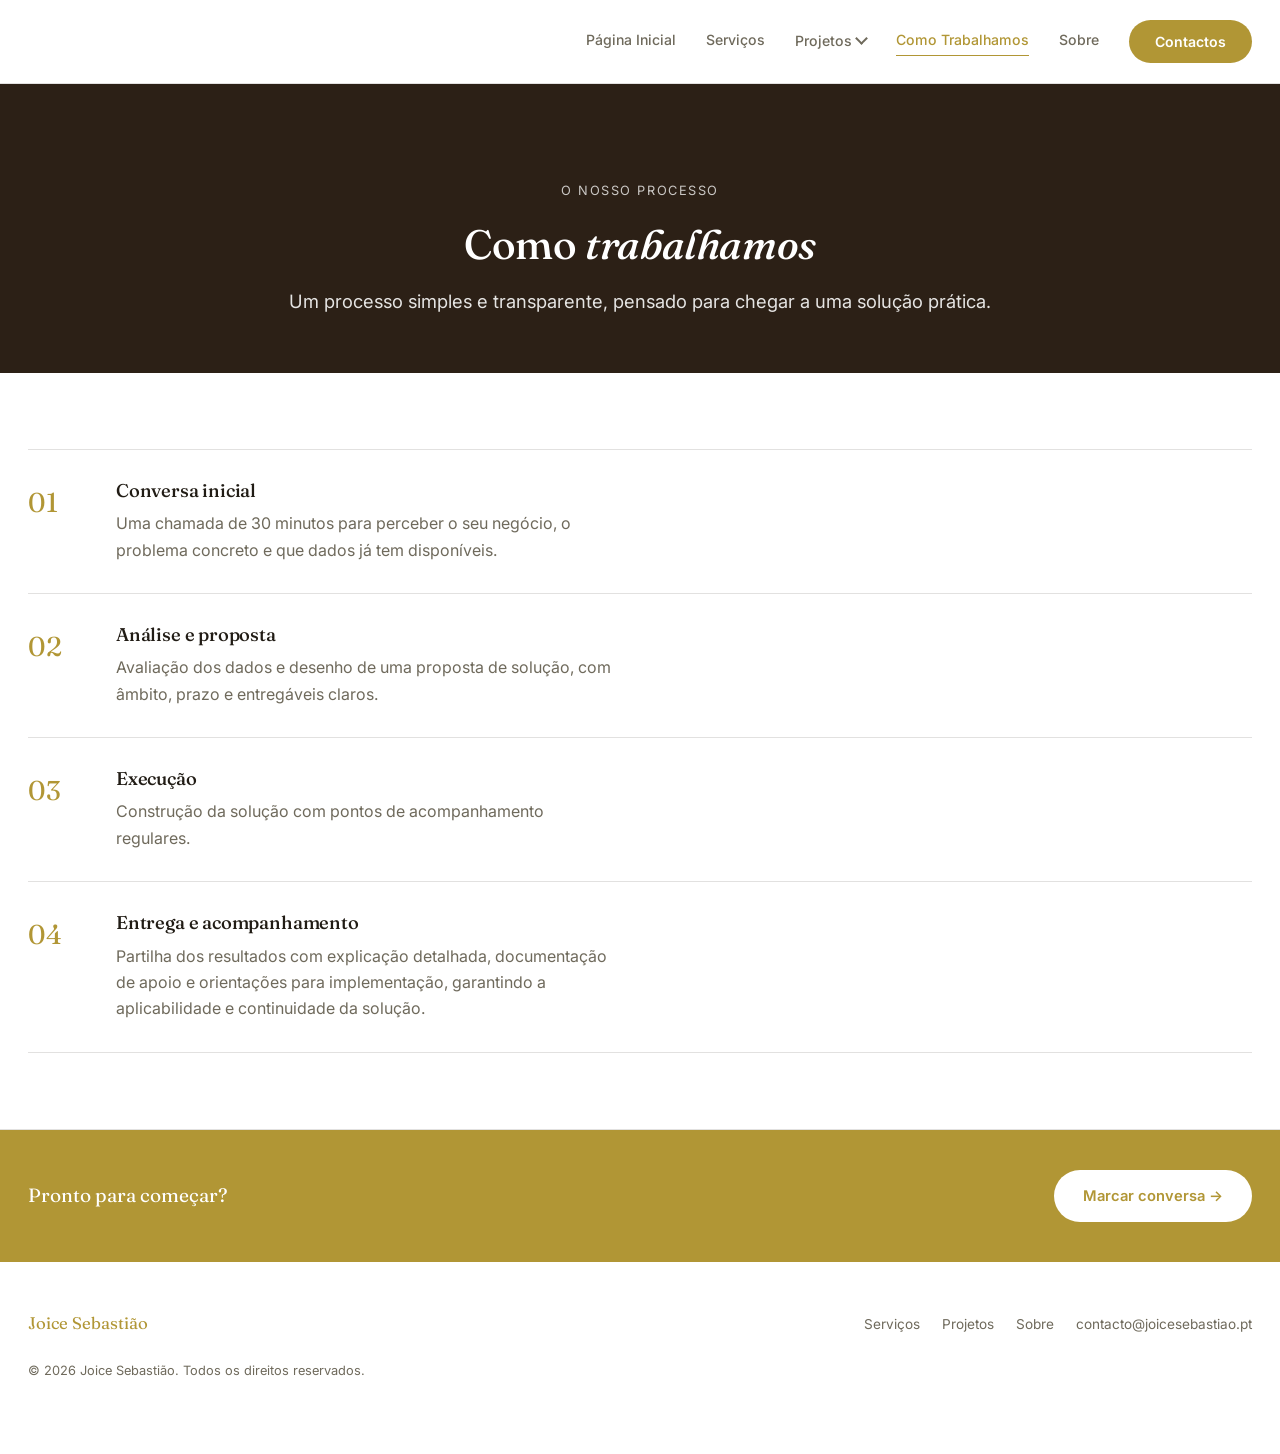
==== como-trabalhamos.html @ 678a0b49 "Details" ====
<!DOCTYPE html>
<html lang="pt">
<head>
<meta charset="UTF-8">
<meta name="viewport" content="width=device-width, initial-scale=1.0">
<title>Como Trabalhamos | Joice Sebastião</title>
<link rel="stylesheet" href="css/style.css?v=49">
</head>
<body>

<div class="navbar-wrap">
  <div class="navbar-shell">
    <nav class="navbar">
      <button class="navbar__toggle" aria-label="Abrir menu">&#9776;</button>
      <ul class="navbar__links">
        <li><a href="index.html">Página Inicial</a></li>
        <li><a href="servicos.html">Serviços</a></li>
        <li class="has-dropdown">
          <a href="projetos.html">Projetos</a>
          <ul class="dropdown">
            <li><a href="projetos/segmentacao-centro-comercial.html">Clustering de Clientes</a></li>
            <li><a href="projetos/classificação-de-risco-banca.html">Classificação de Risco de Crédito</a></li>
            <li><a href="projetos/previsao-vendas-rossmann.html">Previsão de Vendas</a></li>
          </ul>
        </li>
        <li><a href="como-trabalhamos.html" class="is-active">Como Trabalhamos</a></li>
        <li><a href="sobre.html">Sobre</a></li>
        <li><a href="contactos.html" class="navbar__cta">Contactos</a></li>
      </ul>
    </nav>
  </div>
</div>

<header class="hero" style="padding-bottom:56px;">
  <div class="container">
    <span class="hero__eyebrow">O Nosso Processo</span>
    <h1>Como <em>trabalhamos</em></h1>
    <p class="hero__lead">Um processo simples e transparente, pensado para chegar a uma solução prática. </p>
  </div>
</header>

<section class="section">
  <div class="container">
    <div class="steps">
      <div class="step">
        <span class="step__number">01</span>
        <div>
          <h3>Conversa inicial</h3>
          <p>Uma chamada de 30 minutos para perceber o seu negócio, o problema concreto e que dados já tem disponíveis.</p>
        </div>
      </div>
      <div class="step">
        <span class="step__number">02</span>
        <div>
          <h3>Análise e proposta</h3>
          <p>Avaliação dos dados e desenho de uma proposta de solução, com âmbito, prazo e entregáveis claros.</p>
        </div>
      </div>
      <div class="step">
        <span class="step__number">03</span>
        <div>
          <h3>Execução</h3>
          <p>Construção da solução com pontos de acompanhamento regulares.</p>
        </div>
      </div>
      <div class="step">
        <span class="step__number">04</span>
        <div>
          <h3>Entrega e acompanhamento</h3>
          <p><p>
  Partilha dos resultados com explicação detalhada, documentação de apoio e orientações
  para implementação, garantindo a aplicabilidade e continuidade da solução.</p>
        </div>
      </div>
    </div>
  </div>
</section>

<section class="cta-banner">
  <div class="container cta-banner__inner">
    <p>Pronto para começar?</p>
    <a href="contactos.html" class="btn btn-light">Marcar conversa &rarr;</a>
  </div>
</section>

<footer class="footer">
  <div class="container">
    <div class="footer__row">
      <span class="footer__brand">Joice Sebastião</span>
      <div class="footer__links">
        <a href="servicos.html">Serviços</a>
        <a href="projetos.html">Projetos</a>
        <a href="sobre.html">Sobre</a>
        <a href="mailto:contacto@joicesebastiao.pt">contacto@joicesebastiao.pt</a>
      </div>
    </div>
    <p class="footer__meta">&copy; 2026 Joice Sebastião. Todos os direitos reservados.</p>
  </div>
</footer>

<script src="js/script.js?v=15"></script>
</body>
</html>
---- css/style.css ----
@charset "UTF-8";
@import url('https://fonts.googleapis.com/css2?family=Fraunces:opsz,wght@9..144,400;9..144,500;9..144,600&family=Inter:wght@400;500;600;800&family=Lora:ital,wght@0,500;0,600;0,700;1,500&display=swap');

:root {
  --color-primary:  #b19635;
  --color-primary-dark: #b19635;
  --color-sage: #c3cfa0;
  --color-blue: #2c2016;
  --color-olive: #3e4a2e;
  --bg: #ffffff;
  --text: #211c15;
  --text-muted: #6f6a5c;
  --on-primary: #ffffff;
  --line: rgba(33, 28, 21, 0.13);
  --gradient-primary: linear-gradient(135deg, var(--color-primary) 0%, var(--color-primary-dark) 100%);
  --font-serif: 'Fraunces', serif;
  --font-sans: 'Inter', sans-serif;
  --font-display: 'Inter', sans-serif;
  --max-width: 1440px;
}

* {
  box-sizing: border-box;
}

html {
  scroll-behavior: smooth;
}

body {
  margin: 0;
  background: var(--bg);
  color: var(--text);
  font-family: var(--font-sans);
  line-height: 1.65;
  -webkit-font-smoothing: antialiased;
}

h1, h2, h3, h4 {
  font-family: var(--font-serif);
  font-weight: 500;
  line-height: 1.15;
  letter-spacing: -0.01em;
  margin: 0 0 0.5em;
}

p {
  margin: 0 0 1em;
}

a {
  color: inherit;
  text-decoration: none;
}

img {
  max-width: 100%;
  display: block;
}

ul {
  margin: 0;
  padding: 0;
  list-style: none;
}

.container {
  max-width: var(--max-width);
  margin: 0 auto;
  padding: 0 28px;
}

/* Buttons & links */
.btn {
  display: inline-flex;
  align-items: center;
  gap: 8px;
  padding: 13px 28px;
  border-radius: 100px;
  font-family: var(--font-sans);
  font-weight: 600;
  font-size: 0.92rem;
  border: 1px solid transparent;
  cursor: pointer;
  transition: transform 0.15s ease, background 0.15s ease, color 0.15s ease;
}

.btn:hover {
  transform: translateY(-1px);
}

.btn-primary {
  background: var(--gradient-primary);
  color: var(--on-primary);
}

.btn-primary:hover {
  background: var(--color-primary-dark);
}

.btn-light {
  background: var(--on-primary);
  color: var(--color-primary-dark);
}

.btn-outline {
  background: transparent;
  border-color: currentColor;
}

.btn-outline--on-primary {
  color: var(--on-primary);
  border-color: rgba(255, 255, 255, 0.6);
}

.link-arrow {
  display: inline-flex;
  align-items: center;
  gap: 8px;
  font-weight: 600;
  font-size: 0.92rem;
  border-bottom: 1px solid currentColor;
  padding-bottom: 2px;
  transition: gap 0.2s ease;
}

.link-arrow:hover {
  gap: 14px;
}

/* Navbar */
.navbar-wrap {
  position: sticky;
  top: 0;
  z-index: 100;
  background: var(--bg);
  border-bottom: 1px solid var(--line);
}

.navbar-shell {
  position: relative;
  max-width: var(--max-width);
  margin: 0 auto;
  padding: 20px 28px;
  display: flex;
  justify-content: flex-end;
}

.navbar {
  display: flex;
  align-items: center;
}

.navbar__links {
  display: flex;
  align-items: center;
  gap: 30px;
  list-style: none;
  flex-wrap: nowrap;
}

.navbar__links a {
  display: block;
  padding-bottom: 4px;
  font-weight: 500;
  font-size: 0.88rem;
  color: var(--text-muted);
  white-space: nowrap;
  border-bottom: 1px solid transparent;
}

.navbar__links a:hover,
.navbar__links a.is-active {
  color: var(--color-primary-dark);
  border-bottom-color: var(--color-primary);
}

.navbar__links a.navbar__cta {
  display: inline-flex;
  align-items: center;
  justify-content: center;
  text-align: center;
  padding: 10px 26px;
  border-radius: 100px;
  background: var(--gradient-primary);
  color: var(--on-primary);
  font-weight: 600;
  border-bottom: none;
}

.navbar__links a.navbar__cta:hover {
  background: var(--color-primary-dark);
  color: var(--on-primary);
  border-bottom: none;
}

.navbar__toggle {
  display: none;
  background: none;
  border: none;
  font-size: 1.5rem;
  cursor: pointer;
  color: var(--color-primary-dark);
  padding: 4px 10px;
}

/* Nav dropdown */
.has-dropdown {
  position: relative;
}

.has-dropdown > a {
  display: inline-flex;
  align-items: center;
  gap: 5px;
}

.has-dropdown > a::after {
  content: '';
  width: 7px;
  height: 7px;
  border-right: 2px solid currentColor;
  border-bottom: 2px solid currentColor;
  margin-top: -3px;
  transform: rotate(45deg);
  transition: transform 0.2s ease;
}

.has-dropdown:hover > a::after,
.has-dropdown:focus-within > a::after {
  margin-top: 2px;
  transform: rotate(225deg);
}

.has-dropdown::after {
  content: '';
  position: absolute;
  left: 0;
  right: 0;
  top: 100%;
  height: 14px;
}

.dropdown {
  position: absolute;
  top: 100%;
  left: 50%;
  margin-top: 14px;
  transform: translateX(-50%) translateY(-6px);
  background: var(--bg);
  border: 1px solid var(--line);
  border-radius: 10px;
  box-shadow: 0 14px 30px rgba(33, 28, 21, 0.12);
  padding: 8px;
  min-width: 240px;
  list-style: none;
  opacity: 0;
  visibility: hidden;
  transition: opacity 0.18s ease, transform 0.18s ease, visibility 0.18s;
  z-index: 10;
}

.has-dropdown:hover .dropdown,
.has-dropdown:focus-within .dropdown {
  opacity: 1;
  visibility: visible;
  transform: translateX(-50%) translateY(0);
}

.dropdown a {
  display: block;
  padding: 10px 14px;
  border-radius: 6px;
  font-size: 0.85rem;
  color: var(--text-muted);
  white-space: normal;
  border-bottom: none;
}

.dropdown a:hover {
  background: var(--color-primary);
  color: var(--on-primary);
}

/* Hero */
.hero {
  background: var(--color-blue);
  color: var(--on-primary);
  border-radius: 0;
  padding: 96px 0;
  text-align: center;
}

.hero__grid {
  display: grid;
  grid-template-columns: 1.15fr 0.85fr;
  gap: 48px;
  align-items: center;
}

.hero__visual {
  display: flex;
  justify-content: center;
}

.hero__visual-card {
  position: relative;
  width: 100%;
  max-width: 380px;
  background: var(--bg);
  border-radius: 20px;
  padding: 32px 28px 64px;
  box-shadow: 0 24px 60px rgba(33, 28, 21, 0.28);
}

.hero__chart {
  width: 100%;
  height: auto;
  display: block;
}

.hero__chart-area {
  fill: var(--color-primary);
  opacity: 0.16;
}

.hero__chart-line {
  fill: none;
  stroke: var(--color-primary);
  stroke-width: 3;
  stroke-linecap: round;
}

.hero__chip {
  position: absolute;
  display: flex;
  flex-direction: column;
  gap: 2px;
  background: var(--bg);
  border-radius: 12px;
  padding: 10px 16px;
  box-shadow: 0 10px 24px rgba(33, 28, 21, 0.16);
}

.hero__chip-label {
  font-size: 0.68rem;
  color: var(--text-muted);
  text-transform: uppercase;
  letter-spacing: 0.04em;
  white-space: nowrap;
}

.hero__chip-value {
  font-family: var(--font-serif);
  font-weight: 600;
  font-size: 1.05rem;
  color: var(--color-primary-dark);
  white-space: nowrap;
}

.hero__chip--1 {
  top: 18px;
  right: -14px;
}

.hero__chip--2 {
  bottom: 18px;
  left: -14px;
}

.hero__eyebrow {
  display: block;
  font-size: 0.8rem;
  letter-spacing: 0.12em;
  text-transform: uppercase;
  color: rgba(255, 255, 255, 0.75);
  margin-bottom: 20px;
}

.hero h1 {
  font-size: clamp(1.8rem, 3.2vw, 2.6rem);
  max-width: 1000px;
  font-weight: 500;
  white-space: normal;
  margin: 0 auto 4px;
}

.hero h1 em {
  font-style: italic;
}

.hero__tagline {
  font-family: var(--font-serif);
  font-weight: 600;
  font-size: 1.6rem;
  color: var(--on-primary);
  margin-top: 0;
  margin-bottom: 0;
}

.hero__lead {
  font-size: 1.15rem;
  color: rgba(255, 255, 255, 0.88);
  max-width: 820px;
  margin: 18px auto 0;
  font-family: var(--font-sans);
}

.hero__actions {
  display: flex;
  justify-content: center;
  gap: 16px;
  margin-top: 32px;
  flex-wrap: wrap;
}

/* Section */
.section {
  padding: 76px 0;
  border-bottom: 1px solid var(--line);
}

.section:last-of-type {
  border-bottom: none;
}

.section--tight {
  padding: 48px 0;
}

.section-head {
  display: flex;
  flex-direction: column;
  align-items: center;
  text-align: center;
  gap: 20px;
  margin: 0 auto 40px;
  max-width: 640px;
}

.section-head h2 {
  font-size: clamp(1.6rem, 3.6vw, 2.2rem);
  margin: 0;
}

.eyebrow {
  display: block;
  font-family: var(--font-sans);
  font-weight: 600;
  font-size: 0.78rem;
  text-transform: uppercase;
  letter-spacing: 0.08em;
  color: var(--color-primary-dark);
  margin-bottom: 8px;
}

.section-lead {
  color: var(--text-muted);
  max-width: 560px;
}

/* Explore teaser */
.explore__inner {
  display: flex;
  flex-direction: column;
  align-items: center;
  gap: 32px;
  text-align: center;
}

.explore__inner h2 {
  max-width: 640px;
  font-size: clamp(1.8rem, 4vw, 2.6rem);
  margin: 0;
}

/* Image grid */
.image-grid {
  display: grid;
  grid-template-columns: 1fr 1fr;
  gap: 20px;
}

.image-grid__col {
  display: flex;
  flex-direction: column;
  gap: 20px;
}

.image-grid__item {
  background: #ece4d1;
  border-radius: 12px;
}

.image-grid__item--sm {
  min-height: 140px;
}

.image-grid__item--lg {
  min-height: 300px;
}

/* Scroll reveal */
.reveal {
  opacity: 0;
  transform: translateY(22px);
  transition: opacity 0.7s cubic-bezier(0.2, 0.7, 0.3, 1), transform 0.7s cubic-bezier(0.2, 0.7, 0.3, 1);
}

.reveal.is-visible {
  opacity: 1;
  transform: translateY(0);
}

.image-grid__item {
  transition: transform 0.3s ease, box-shadow 0.3s ease;
}

.image-grid__item:hover {
  transform: translateY(-4px);
  box-shadow: 0 14px 30px rgba(33, 28, 21, 0.1);
}

@media (prefers-reduced-motion: reduce) {
  .reveal,
  .modal-reveal {
    opacity: 1;
    transform: none;
    transition: none;
  }

  .image-grid__item {
    transition: none;
  }
}

/* Service cards (playful, homepage teaser) */
.service-cards {
  display: grid;
  grid-template-columns: repeat(2, 1fr);
  gap: 24px;
  align-items: stretch;
}

.service-card {
  position: relative;
  background: var(--bg);
  border: 1px solid var(--line);
  border-radius: 20px;
  padding: 26px 26px 28px;
  overflow: hidden;
  transition: transform 0.25s ease, box-shadow 0.25s ease, border-color 0.25s ease;
}

.service-card:hover {
  transform: translateY(-6px) rotate(-0.6deg);
  box-shadow: 0 20px 40px rgba(33, 28, 21, 0.12);
  border-color: var(--color-primary);
}

.service-card:nth-child(even):hover {
  transform: translateY(-6px) rotate(0.6deg);
}

.service-card__ghost {
  position: absolute;
  top: 12px;
  right: 16px;
  font-family: var(--font-serif);
  font-size: 3rem;
  color: var(--color-primary);
  opacity: 0.18;
  line-height: 1;
  pointer-events: none;
}

.service-card h3 {
  font-size: 1.2rem;
  margin: 30px 0 8px;
  position: relative;
  max-width: 80%;
}

.service-card p {
  color: var(--text-muted);
  margin: 0 0 20px;
  font-size: 0.94rem;
  position: relative;
}

.service-card .btn {
  position: relative;
  padding: 9px 20px;
  font-size: 0.84rem;
}

/* Service rows (two-column cards, for services page) */
.service-rows {
  display: grid;
  grid-template-columns: repeat(2, 1fr);
  gap: 24px;
}

.service-row {
  display: flex;
  flex-direction: column;
  align-items: flex-start;
  gap: 4px;
  padding: 40px 36px;
  border: 1px solid var(--line);
  border-radius: 20px;
  transition: transform 0.25s ease, box-shadow 0.25s ease, border-color 0.25s ease;
}

.service-row:hover {
  transform: translateY(-6px);
  box-shadow: 0 18px 36px rgba(33, 28, 21, 0.1);
  border-color: var(--color-primary);
}

.service-row__index {
  font-family: var(--font-serif);
  font-size: 1.9rem;
  color: var(--color-primary);
  margin-bottom: 10px;
}

.service-row h3 {
  font-size: 1.25rem;
  margin: 0 0 8px;
}

.service-row p {
  color: var(--text-muted);
  margin: 0 0 24px;
  font-size: 0.94rem;
}

.service-row .link-arrow {
  margin-top: auto;
}

/* Service sub-heading (merged service category pages) */
.service-sub {
  display: flex;
  align-items: center;
  gap: 12px;
  margin: 0 0 4px;
}

.service-sub h3 {
  font-size: 1.5rem;
  margin: 0;
}

.service-divider {
  padding-top: 40px;
  border-top: 1px solid var(--line);
}

/* Cards (projects) */
.card-grid {
  display: grid;
  grid-template-columns: repeat(3, 1fr);
  gap: 22px;
}

.card {
  border: 1px solid var(--line);
  border-radius: 12px;
  padding: 28px;
}

.card h3 {
  font-size: 1.1rem;
}

.card p {
  color: var(--text-muted);
  font-size: 0.94rem;
}

.card--project {
  transition: transform 0.3s ease, box-shadow 0.3s ease, border-color 0.3s ease;
}

.card--project:hover {
  transform: translateY(-4px);
  box-shadow: 0 16px 34px rgba(33, 28, 21, 0.1);
  border-color: var(--color-primary);
}

.card__reveal {
  display: grid;
  grid-template-rows: 0fr;
  transition: grid-template-rows 0.35s ease;
}

.card__reveal-inner {
  overflow: hidden;
}

.card--project:hover .card__reveal {
  grid-template-rows: 1fr;
}

.card__reveal-stat {
  display: flex;
  align-items: center;
  gap: 14px;
  padding-top: 16px;
  margin-top: 2px;
  margin-bottom: 14px;
  border-top: 1px solid var(--line);
}

.card__reveal-stat .num {
  font-family: var(--font-serif);
  font-size: 2.2rem;
  color: var(--color-primary);
  line-height: 1;
}

.card__reveal-stat p {
  margin: 0;
  font-size: 0.85rem;
}

/* Steps */
.steps {
  display: flex;
  flex-direction: column;
}

.step {
  display: grid;
  grid-template-columns: 64px 1fr;
  gap: 24px;
  padding: 30px 0;
  border-top: 1px solid var(--line);
}

.steps .step:last-child {
  border-bottom: 1px solid var(--line);
}

.step__number {
  font-family: var(--font-serif);
  font-size: 1.7rem;
  color: var(--color-primary);
}

.step h3 {
  font-size: 1.15rem;
}

.step p {
  color: var(--text-muted);
  margin: 0;
  max-width: 500px;
}

/* CTA banner (brand block) */
.cta-banner {
  background: var(--gradient-primary);
  color: var(--on-primary);
  padding: 40px 0;
}

.cta-banner__inner {
  display: flex;
  align-items: center;
  justify-content: space-between;
  gap: 20px;
  flex-wrap: wrap;
}

.cta-banner p {
  margin: 0;
  font-family: var(--font-serif);
  font-size: 1.2rem;
}

/* Detail page */
.detail-eyebrow {
  color: rgba(255, 255, 255, 0.8);
  font-size: 0.8rem;
  text-transform: uppercase;
  letter-spacing: 0.12em;
  display: block;
  margin-bottom: 16px;
}

.detail-body {
  max-width: 720px;
  margin: 0 auto;
}

.detail-body h4 {
  font-family: var(--font-sans);
  font-weight: 600;
  font-size: 0.92rem;
  text-transform: uppercase;
  letter-spacing: 0.04em;
  margin-top: 40px;
  margin-bottom: 16px;
  color: var(--text);
}

.detail-list li {
  padding: 13px 0 13px 22px;
  border-top: 1px solid var(--line);
  position: relative;
  color: var(--text-muted);
}

.detail-list li:last-child {
  border-bottom: 1px solid var(--line);
}

.detail-list li::before {
  content: '';
  position: absolute;
  left: 0;
  top: 21px;
  width: 8px;
  height: 1px;
  background: var(--color-primary);
}

.detail-list li strong {
  color: var(--text);
  font-weight: 600;
}

.detail-note {
  color: var(--text-muted);
  font-family: 'Lora', serif;
  font-style: italic;
  font-size: 1.1rem;
  margin-top: 24px;
  line-height: 1.5;
}

/* Two-column detail sections */
.detail-columns {
  display: grid;
  grid-template-columns: 1fr 1fr;
  gap: 28px;
  align-items: start;
}

.detail-column {
  border: 1px solid var(--line);
  border-radius: 16px;
  padding: 32px;
}

.detail-column h4 {
  font-family: var(--font-sans);
  font-weight: 600;
  font-size: 0.92rem;
  text-transform: uppercase;
  letter-spacing: 0.04em;
  color: var(--text);
  margin: 0 0 18px;
}

/* Project detail extras */
.project-layout {
  display: grid;
  grid-template-columns: 260px 1fr;
  gap: 64px;
  align-items: start;
}

.project-sidebar {
  position: sticky;
  top: 110px;
}

.project-sidebar__cta {
  width: 100%;
  justify-content: center;
  margin-top: 28px;
}

.project-meta--vertical {
  display: flex;
  flex-direction: column;
  gap: 20px;
}

.project-meta--vertical .project-meta__item {
  padding-bottom: 18px;
  border-bottom: 1px solid var(--line);
}

.project-meta__item .label {
  display: block;
  font-size: 0.78rem;
  text-transform: uppercase;
  letter-spacing: 0.08em;
  color: var(--text-muted);
  margin-bottom: 4px;
}

.project-meta__item .value {
  display: block;
  font-family: var(--font-serif);
  font-size: 1.1rem;
}

.deliverable-grid {
  display: grid;
  grid-template-columns: 1fr 1fr;
  gap: 20px;
  margin-bottom: 8px;
}

.deliverable-card {
  border: 1px solid var(--line);
  border-radius: 14px;
  padding: 28px;
  transition: transform 0.25s ease, box-shadow 0.25s ease, border-color 0.25s ease;
}

.deliverable-card:hover {
  transform: translateY(-4px);
  box-shadow: 0 16px 34px rgba(33, 28, 21, 0.1);
  border-color: var(--color-primary);
}

.deliverable-card__num {
  display: block;
  font-family: var(--font-serif);
  font-size: 1.9rem;
  color: var(--color-primary);
  margin-bottom: 10px;
}

.deliverable-card h5 {
  font-family: var(--font-serif);
  font-weight: 500;
  font-size: 1.1rem;
  margin: 0 0 8px;
}

.deliverable-card p {
  color: var(--text-muted);
  font-size: 0.92rem;
  margin: 0;
}

.deliverable-card .detail-list {
  margin-top: 6px;
}

.deliverable-card .detail-list li {
  font-size: 0.88rem;
  padding: 10px 0 10px 18px;
}

.results-grid {
  display: grid;
  grid-template-columns: repeat(3, 1fr);
  gap: 20px;
}

.results-grid--2x2 {
  grid-template-columns: repeat(2, 1fr);
}

.result-card {
  background: var(--gradient-primary);
  color: var(--on-primary);
  border-radius: 14px;
  padding: 28px;
}

.result-card__num {
  display: block;
  font-family: var(--font-serif);
  font-size: 2.6rem;
  margin-bottom: 12px;
}

.result-card p {
  margin: 0;
  font-size: 0.9rem;
  opacity: 0.92;
}

.project-main h4 {
  font-family: var(--font-serif);
  font-weight: 500;
  font-size: 1.9rem;
  text-transform: none;
  letter-spacing: normal;
  color: var(--text);
  margin-top: 48px;
  margin-bottom: 22px;
}

.project-main h4:first-child {
  margin-top: 0;
}

/* Contact */
.contact-grid {
  display: grid;
  grid-template-columns: 1fr 1fr;
  gap: 56px;
}

.contact-list {
  display: flex;
  flex-direction: column;
  gap: 22px;
}

.contact-list dt {
  font-size: 0.78rem;
  text-transform: uppercase;
  letter-spacing: 0.1em;
  color: var(--text-muted);
  margin-bottom: 4px;
}

.contact-list dd {
  margin: 0;
  font-family: var(--font-serif);
  font-size: 1.2rem;
}

.form-field {
  margin-bottom: 20px;
}

.form-field label {
  display: block;
  font-size: 0.85rem;
  color: var(--text-muted);
  margin-bottom: 8px;
}

.form-field input,
.form-field textarea {
  width: 100%;
  padding: 12px 0;
  border: none;
  border-bottom: 1px solid var(--line);
  background: transparent;
  font-family: var(--font-sans);
  font-size: 1rem;
  color: var(--text);
}

.form-field input:focus,
.form-field textarea:focus {
  outline: none;
  border-bottom-color: var(--color-primary);
}

.form-field textarea {
  min-height: 100px;
  resize: vertical;
}

/* Modal */
.modal-overlay {
  position: fixed;
  inset: 0;
  background: rgba(33, 28, 21, 0.55);
  display: flex;
  align-items: center;
  justify-content: center;
  padding: 24px;
  z-index: 200;
  opacity: 0;
  visibility: hidden;
  transition: opacity 0.25s ease, visibility 0.25s;
}

.modal-overlay.is-open {
  opacity: 1;
  visibility: visible;
}

.modal {
  background: var(--on-primary);
  border-radius: 20px;
  max-width: 880px;
  width: 100%;
  max-height: 85vh;
  overflow-y: auto;
  box-shadow: 0 30px 70px rgba(33, 28, 21, 0.35);
  transform: translateY(16px);
  transition: transform 0.25s ease;
  font-family: 'Lora', serif;
}

.modal-overlay.is-open .modal {
  transform: translateY(0);
}

.modal__header {
  position: relative;
  background: var(--gradient-primary);
  color: var(--on-primary);
  padding: 48px 56px 36px;
  border-radius: 20px 20px 0 0;
}

.modal__close {
  position: absolute;
  top: 24px;
  right: 24px;
  width: 40px;
  height: 40px;
  border-radius: 50%;
  border: none;
  background: rgba(255, 255, 255, 0.2);
  color: var(--on-primary);
  font-size: 1.4rem;
  line-height: 1;
  cursor: pointer;
  display: flex;
  align-items: center;
  justify-content: center;
  transition: background 0.15s ease;
}

.modal__close:hover {
  background: rgba(255, 255, 255, 0.35);
}

.modal__header h3 {
  font-family: 'Lora', serif;
  font-weight: 600;
  font-size: clamp(1.9rem, 3.4vw, 2.6rem);
  line-height: 1.25;
  margin: 0 0 14px;
  padding-right: 40px;
}

.modal__header p {
  color: rgba(255, 255, 255, 0.88);
  margin: 0;
  font-size: 1.05rem;
  line-height: 1.6;
  max-width: 620px;
}

.modal__body {
  padding: 40px 56px 48px;
}

.modal__tabs {
  display: flex;
  gap: 24px;
  border-bottom: 1px solid var(--line);
  margin-bottom: 28px;
  overflow-x: auto;
}

.modal__tab {
  background: none;
  border: none;
  padding: 0 0 14px;
  font-family: 'Lora', serif;
  font-weight: 600;
  font-size: 0.98rem;
  color: var(--text-muted);
  cursor: pointer;
  white-space: nowrap;
  border-bottom: 2px solid transparent;
  margin-bottom: -1px;
  transition: color 0.15s ease, border-color 0.15s ease;
}

.modal__tab.is-active {
  color: var(--color-primary-dark);
  border-bottom-color: var(--color-primary);
}

.modal__panel {
  display: none;
}

.modal__panel.is-active {
  display: block;
}

.modal__panel p {
  color: var(--text);
  font-size: 1.02rem;
  line-height: 1.75;
  margin: 0 0 1.2em;
}

.modal__panel h4 {
  font-family: 'Lora', serif;
  font-weight: 600;
  font-size: 0.9rem;
  text-transform: uppercase;
  letter-spacing: 0.04em;
  color: var(--text);
  margin: 32px 0 14px;
}

.modal__panel h4:first-child {
  margin-top: 0;
}

.modal__panel .detail-note {
  margin-top: 24px;
}

.modal__panel .detail-list li {
  padding-top: 16px;
  padding-bottom: 16px;
  line-height: 1.6;
}

.check-list {
  display: grid;
  grid-template-columns: 1fr;
  gap: 12px;
  margin: 0;
  padding: 0;
  list-style: none;
}

.check-list li {
  display: flex;
  align-items: center;
  gap: 14px;
  background: #f4efe0;
  border-radius: 12px;
  padding: 16px 20px;
  color: var(--text);
  font-size: 0.95rem;
  line-height: 1.6;
}

.check-list li::before {
  content: '\2713';
  flex-shrink: 0;
  width: 26px;
  height: 26px;
  border-radius: 50%;
  display: flex;
  align-items: center;
  justify-content: center;
  background: rgba(122, 31, 31, 0.14);
  color: var(--color-primary-dark);
  font-weight: 700;
  font-size: 0.8rem;
}

.modal__footer {
  padding: 28px 56px 44px;
  border-top: 1px solid var(--line);
  display: flex;
  align-items: center;
  justify-content: space-between;
  gap: 16px;
  flex-wrap: wrap;
}

.modal__footer p {
  margin: 0;
  font-family: 'Lora', serif;
  font-size: 1.1rem;
  color: var(--text);
}

.modal__footer .btn {
  font-family: 'Lora', serif;
}

body.modal-open {
  overflow: hidden;
}

.modal-reveal {
  opacity: 0;
  transform: translateY(14px);
  transition: opacity 0.45s cubic-bezier(0.2, 0.7, 0.3, 1), transform 0.45s cubic-bezier(0.2, 0.7, 0.3, 1);
}

.modal-reveal.is-visible {
  opacity: 1;
  transform: translateY(0);
}

button.link-arrow {
  background: none;
  border: none;
  border-bottom: 1px solid currentColor;
  padding: 0 0 2px;
  font-family: inherit;
  color: inherit;
  cursor: pointer;
}

@media (max-width: 860px) {
  .modal__header,
  .modal__body,
  .modal__footer {
    padding-left: 24px;
    padding-right: 24px;
  }
}

/* Launch hero */
.launch-hero {
  padding: 48px 0 64px;
  border-bottom: 1px solid var(--line);
}

.launch-hero__eyebrows {
  display: flex;
  justify-content: center;
  align-items: center;
  gap: 32px;
  flex-wrap: wrap;
  font-family: var(--font-sans);
  font-weight: 600;
  font-size: 0.78rem;
  text-transform: uppercase;
  letter-spacing: 0.08em;
  color: var(--text-muted);
  margin-bottom: 28px;
  text-align: center;
}

.launch-hero__eyebrows span:first-child {
  color: var(--text);
  font-weight: 700;
}

.launch-hero__title {
  font-family: var(--font-display);
  font-weight: 800;
  text-transform: uppercase;
  letter-spacing: -0.02em;
  font-size: clamp(3rem, 10vw, 7.5rem);
  line-height: 0.92;
  margin: 0 0 32px;
  color: var(--text);
  text-align: center;
}

.launch-hero__photo {
  height: clamp(220px, 30vw, 380px);
  border-radius: 20px;
  background: linear-gradient(135deg, var(--color-blue) 0%, var(--color-olive) 100%);
  overflow: hidden;
}

.launch-hero__photo img {
  width: 100%;
  height: 100%;
  object-fit: cover;
}

/* Homepage narrative sections */
.narrative-block {
  padding: 72px 0;
  color: var(--on-primary);
  text-align: center;
}

.narrative-block .eyebrow {
  color: rgba(255, 255, 255, 0.75);
}

.narrative-block h2 {
  font-size: clamp(1.6rem, 3.2vw, 2.6rem);
  max-width: 900px;
  margin: 0 auto 16px;
  white-space: normal;
}

.narrative-block p {
  color: rgba(255, 255, 255, 0.88);
  max-width: 560px;
  font-size: 1.05rem;
  margin: 0 auto 28px;
}

.narrative-block--blue {
  background: var(--color-blue);
}

.narrative-block--olive {
  background: linear-gradient(135deg, var(--color-olive) 0%, #2a331f 100%);
}

.values-grid {
  display: grid;
  grid-template-columns: repeat(4, 1fr);
  gap: 20px;
}

.value-card {
  border-radius: 16px;
  padding: 28px 24px;
  min-height: 260px;
  display: flex;
  flex-direction: column;
  justify-content: space-between;
  transition: transform 0.25s ease, box-shadow 0.25s ease;
}

.value-card:hover {
  transform: translateY(-4px);
  box-shadow: 0 16px 34px rgba(33, 28, 21, 0.16);
}

.value-card__num {
  font-family: var(--font-sans);
  font-weight: 600;
  font-size: 0.85rem;
  opacity: 0.75;
}

.value-card h3 {
  font-size: 1.3rem;
  margin: 12px 0 0;
  color: inherit;
}

.value-card p {
  font-size: 0.9rem;
  margin: 0;
  opacity: 0.85;
}

.value-card--red {
  background: var(--color-primary);
  color: var(--on-primary);
}

.value-card--sage {
  background: var(--color-sage);
  color: var(--text);
}

.value-card--blue {
  background: var(--color-blue);
  color: var(--on-primary);
}

.value-card--olive {
  background: var(--color-olive);
  color: var(--on-primary);
}

.final-cta {
  padding: 96px 0;
  text-align: center;
  color: var(--on-primary);
  background: var(--gradient-primary);
}

.final-cta h2 {
  font-size: clamp(2rem, 5vw, 3rem);
  max-width: 900px;
  margin: 0 auto 16px;
}

.final-cta p {
  color: rgba(255, 255, 255, 0.88);
  max-width: 480px;
  margin: 0 auto 32px;
  font-size: 1.05rem;
}

.home-contact {
  padding: 64px 0;
}

.home-contact__card {
  display: flex;
  align-items: flex-end;
  justify-content: flex-end;
  gap: 64px;
  max-width: 980px;
  margin: 0 auto;
  text-align: left;
}

.home-contact__card h2 {
  color: var(--text);
  font-size: clamp(1.6rem, 3vw, 2.3rem);
  max-width: 700px;
  margin: 0;
  white-space: normal;
}

.home-contact__form {
  background: var(--on-primary);
  border: 1px solid var(--line);
  border-radius: 20px;
  padding: 32px;
  max-width: 420px;
  width: 100%;
  margin: 0 0 0 auto;
  text-align: left;
  box-shadow: 0 16px 34px rgba(33, 28, 21, 0.08);
}

.home-contact__form .form-field {
  margin-bottom: 18px;
}

.home-contact__form .form-field:last-of-type {
  margin-bottom: 22px;
}

@media (max-width: 860px) {
  .home-contact__card {
    flex-direction: column;
    align-items: stretch;
  }

  .home-contact__card h2 {
    max-width: none;
  }

  .home-contact__form {
    max-width: none;
    margin: 0;
    padding: 24px;
  }

  .launch-hero__eyebrows {
    font-size: 0.7rem;
  }

  .narrative-block {
    padding: 44px 0;
  }

  .values-grid {
    grid-template-columns: 1fr;
  }

  .final-cta {
    padding: 56px 0;
  }
}

/* FAQ */
.faq-list {
  display: flex;
  flex-direction: column;
}

.faq-item {
  border-top: 1px solid var(--line);
  padding: 22px 0;
}

.faq-item:last-child {
  border-bottom: 1px solid var(--line);
}

.faq-item summary {
  cursor: pointer;
  font-family: var(--font-serif);
  font-size: 1.1rem;
  font-weight: 500;
  list-style: none;
  display: flex;
  align-items: center;
  justify-content: space-between;
  gap: 16px;
}

.faq-item summary::-webkit-details-marker {
  display: none;
}

.faq-item summary::after {
  content: '+';
  font-family: var(--font-sans);
  font-size: 1.4rem;
  font-weight: 400;
  color: var(--color-primary-dark);
  transition: transform 0.2s ease;
  flex-shrink: 0;
}

.faq-item[open] summary::after {
  transform: rotate(45deg);
}

.faq-item p {
  color: var(--text-muted);
  max-width: 720px;
  margin: 14px 0 0;
}

/* Footer */
.footer {
  padding: 48px 0 60px;
}

.footer__row {
  display: flex;
  justify-content: space-between;
  align-items: center;
  flex-wrap: wrap;
  gap: 16px;
}

.footer__brand {
  font-family: var(--font-serif);
  font-size: 1.05rem;
  color: var(--color-primary-dark);
}

.footer__links {
  display: flex;
  gap: 22px;
  flex-wrap: wrap;
}

.footer__links a {
  font-size: 0.85rem;
  color: var(--text-muted);
}

.footer__links a:hover {
  color: var(--text);
}

.footer__meta {
  font-size: 0.8rem;
  color: var(--text-muted);
  margin-top: 22px;
}

/* Responsive */
@media (max-width: 860px) {
  .hero__grid {
    grid-template-columns: 1fr;
    gap: 40px;
  }

  .hero__visual {
    order: 2;
  }

  .hero__visual-card {
    max-width: 340px;
    margin: 0 auto;
  }

  .hero__chip--1 {
    right: 8px;
  }

  .hero__chip--2 {
    left: 8px;
  }

  .navbar__links {
    position: absolute;
    top: calc(100% + 10px);
    left: 0;
    right: 0;
    background: var(--bg);
    border-radius: 16px;
    flex-direction: column;
    align-items: stretch;
    padding: 12px;
    box-shadow: 0 10px 30px rgba(33, 28, 21, 0.1);
    display: none;
  }

  .navbar__links.is-open {
    display: flex;
  }

  .navbar__links a {
    text-align: center;
  }

  .has-dropdown > a {
    display: flex;
    justify-content: center;
    width: 100%;
  }

  .navbar__toggle {
    display: block;
  }

  .navbar-shell {
    justify-content: flex-end;
    padding: 16px 24px;
  }

  .dropdown {
    display: none;
  }

  .image-grid {
    grid-template-columns: 1fr;
  }

  .card-grid {
    grid-template-columns: 1fr;
  }

  .contact-grid {
    grid-template-columns: 1fr;
    gap: 36px;
  }

  .service-cards {
    grid-template-columns: 1fr;
  }

  .project-layout {
    grid-template-columns: 1fr;
    gap: 32px;
  }

  .detail-columns {
    grid-template-columns: 1fr;
  }

  .project-sidebar {
    position: static;
  }

  .deliverable-grid,
  .results-grid,
  .results-grid--2x2,
  .service-rows {
    grid-template-columns: 1fr;
  }
}
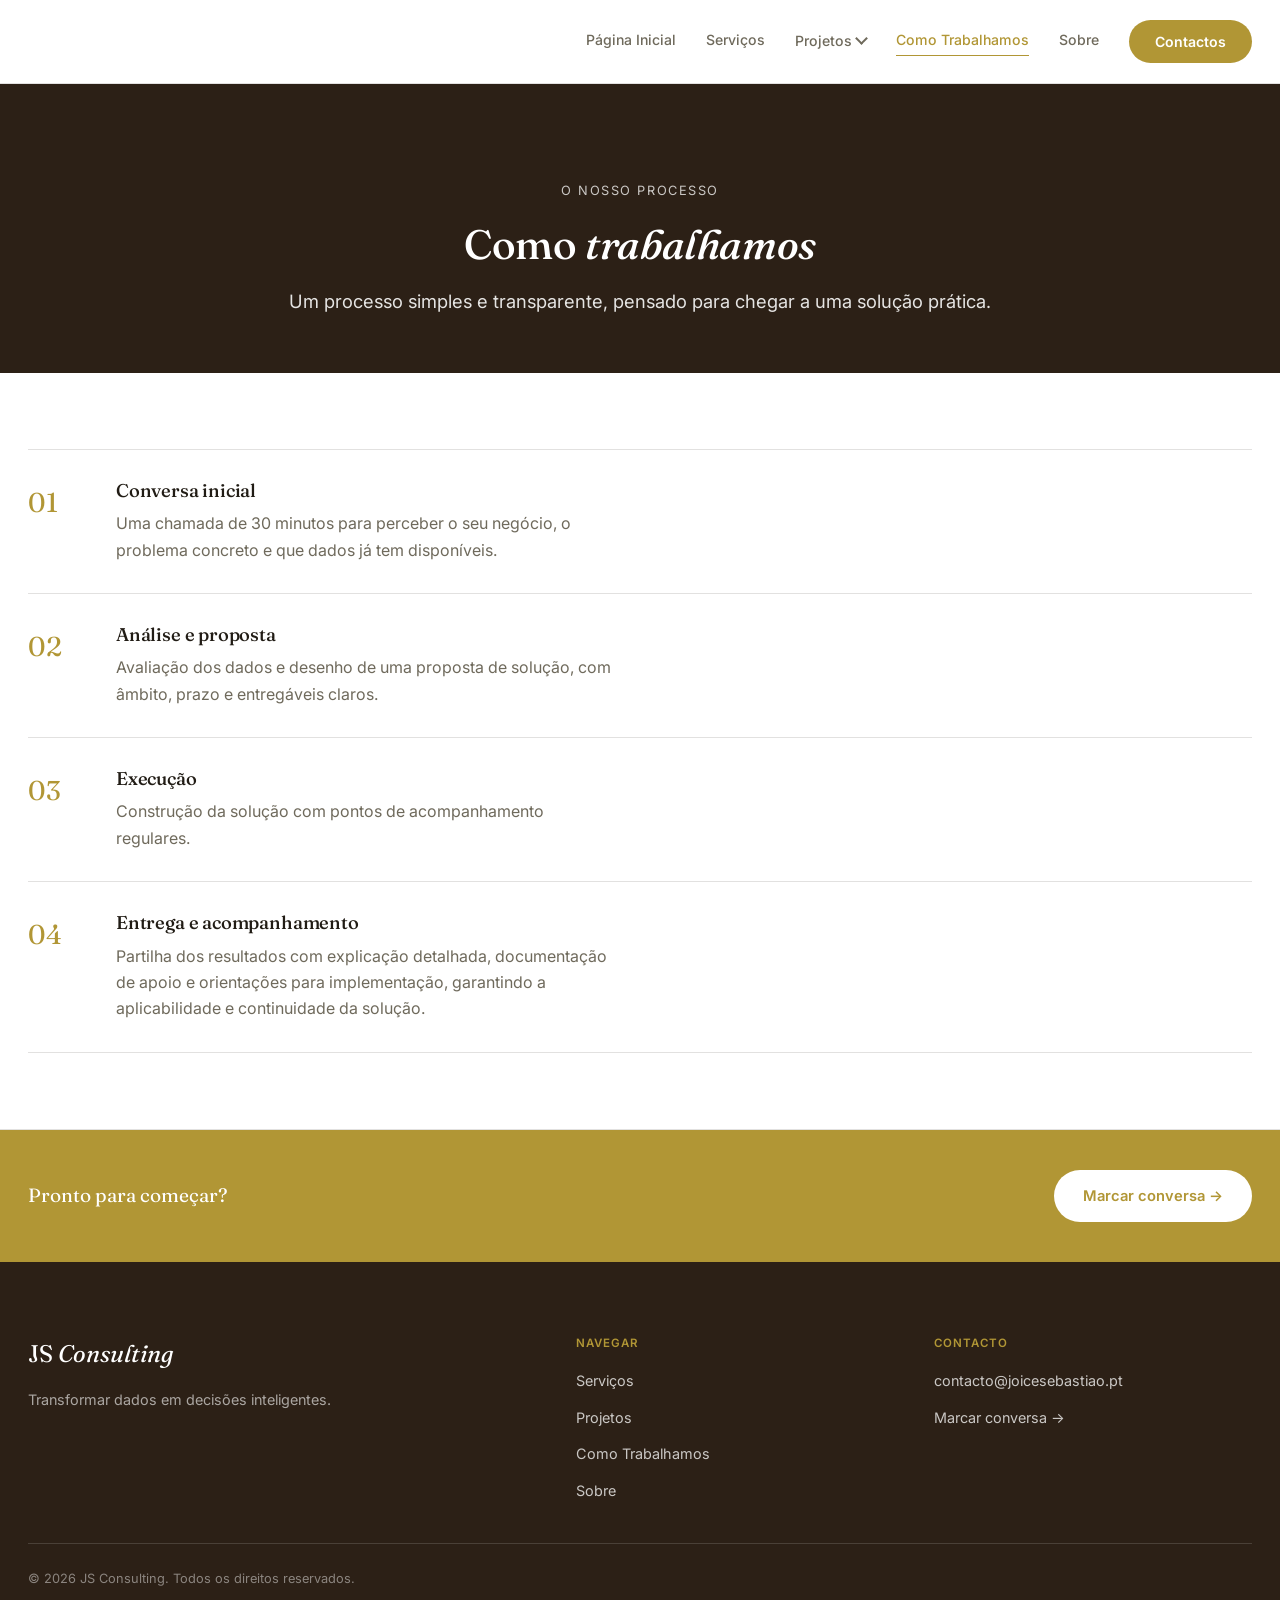
==== commit 27d56cfc: "Updating" ====
--- a/como-trabalhamos.html
+++ b/como-trabalhamos.html
@@ -3,8 +3,8 @@
 <head>
 <meta charset="UTF-8">
 <meta name="viewport" content="width=device-width, initial-scale=1.0">
-<title>Como Trabalhamos | Joice Sebastião</title>
-<link rel="stylesheet" href="css/style.css?v=49">
+<title>Como Trabalhamos | JS Consulting</title>
+<link rel="stylesheet" href="css/style.css?v=52">
 </head>
 <body>
 
@@ -85,16 +85,28 @@
 
 <footer class="footer">
   <div class="container">
-    <div class="footer__row">
-      <span class="footer__brand">Joice Sebastião</span>
-      <div class="footer__links">
+    <div class="footer__grid">
+      <div class="footer__about">
+        <span class="footer__brand">JS <em>Consulting</em></span>
+        <p class="footer__tagline">Transformar dados em decisões inteligentes.</p>
+      </div>
+
+      <div class="footer__col">
+        <span class="footer__col-title">Navegar</span>
         <a href="servicos.html">Serviços</a>
         <a href="projetos.html">Projetos</a>
+        <a href="como-trabalhamos.html">Como Trabalhamos</a>
         <a href="sobre.html">Sobre</a>
+      </div>
+
+      <div class="footer__col">
+        <span class="footer__col-title">Contacto</span>
         <a href="mailto:contacto@joicesebastiao.pt">contacto@joicesebastiao.pt</a>
+        <a href="contactos.html">Marcar conversa &rarr;</a>
       </div>
     </div>
-    <p class="footer__meta">&copy; 2026 Joice Sebastião. Todos os direitos reservados.</p>
+
+    <p class="footer__meta">&copy; 2026 JS Consulting. Todos os direitos reservados.</p>
   </div>
 </footer>
 
--- a/css/style.css
+++ b/css/style.css
@@ -1607,42 +1607,66 @@
 
 /* Footer */
 .footer {
-  padding: 48px 0 60px;
-}
-
-.footer__row {
-  display: flex;
-  justify-content: space-between;
-  align-items: center;
-  flex-wrap: wrap;
-  gap: 16px;
+  padding: 72px 0 32px;
+  background: var(--color-blue);
+  color: rgba(255, 255, 255, 0.7);
+}
+
+.footer__grid {
+  display: grid;
+  grid-template-columns: 1.6fr 1fr 1fr;
+  gap: 40px;
+  padding-bottom: 40px;
+  border-bottom: 1px solid rgba(255, 255, 255, 0.14);
 }
 
 .footer__brand {
   font-family: var(--font-serif);
-  font-size: 1.05rem;
-  color: var(--color-primary-dark);
-}
-
-.footer__links {
-  display: flex;
-  gap: 22px;
-  flex-wrap: wrap;
-}
-
-.footer__links a {
-  font-size: 0.85rem;
-  color: var(--text-muted);
-}
-
-.footer__links a:hover {
-  color: var(--text);
+  font-size: 1.5rem;
+  color: var(--on-primary);
+}
+
+.footer__brand em {
+  color: var(--on-primary);
+  font-style: italic;
+}
+
+.footer__tagline {
+  margin: 14px 0 0;
+  font-size: 0.9rem;
+  line-height: 1.65;
+  color: rgba(255, 255, 255, 0.6);
+  max-width: 320px;
+}
+
+.footer__col {
+  display: flex;
+  flex-direction: column;
+  gap: 13px;
+}
+
+.footer__col-title {
+  font-size: 0.72rem;
+  font-weight: 600;
+  letter-spacing: 0.08em;
+  text-transform: uppercase;
+  color: var(--color-primary);
+  margin-bottom: 3px;
+}
+
+.footer__col a {
+  font-size: 0.9rem;
+  color: rgba(255, 255, 255, 0.75);
+}
+
+.footer__col a:hover {
+  color: var(--on-primary);
 }
 
 .footer__meta {
   font-size: 0.8rem;
-  color: var(--text-muted);
-  margin-top: 22px;
+  color: rgba(255, 255, 255, 0.45);
+  margin-top: 24px;
 }
 
 /* Responsive */
@@ -1697,6 +1721,12 @@
     width: 100%;
   }
 
+  .navbar__links a.navbar__cta {
+    display: flex;
+    width: fit-content;
+    margin: 0 auto;
+  }
+
   .navbar__toggle {
     display: block;
   }
@@ -1746,4 +1776,17 @@
   .service-rows {
     grid-template-columns: 1fr;
   }
-}
+
+  .footer__grid {
+    grid-template-columns: 1fr 1fr;
+    gap: 32px 24px;
+  }
+
+  .footer__about {
+    grid-column: 1 / -1;
+  }
+
+  .footer__tagline {
+    max-width: none;
+  }
+}
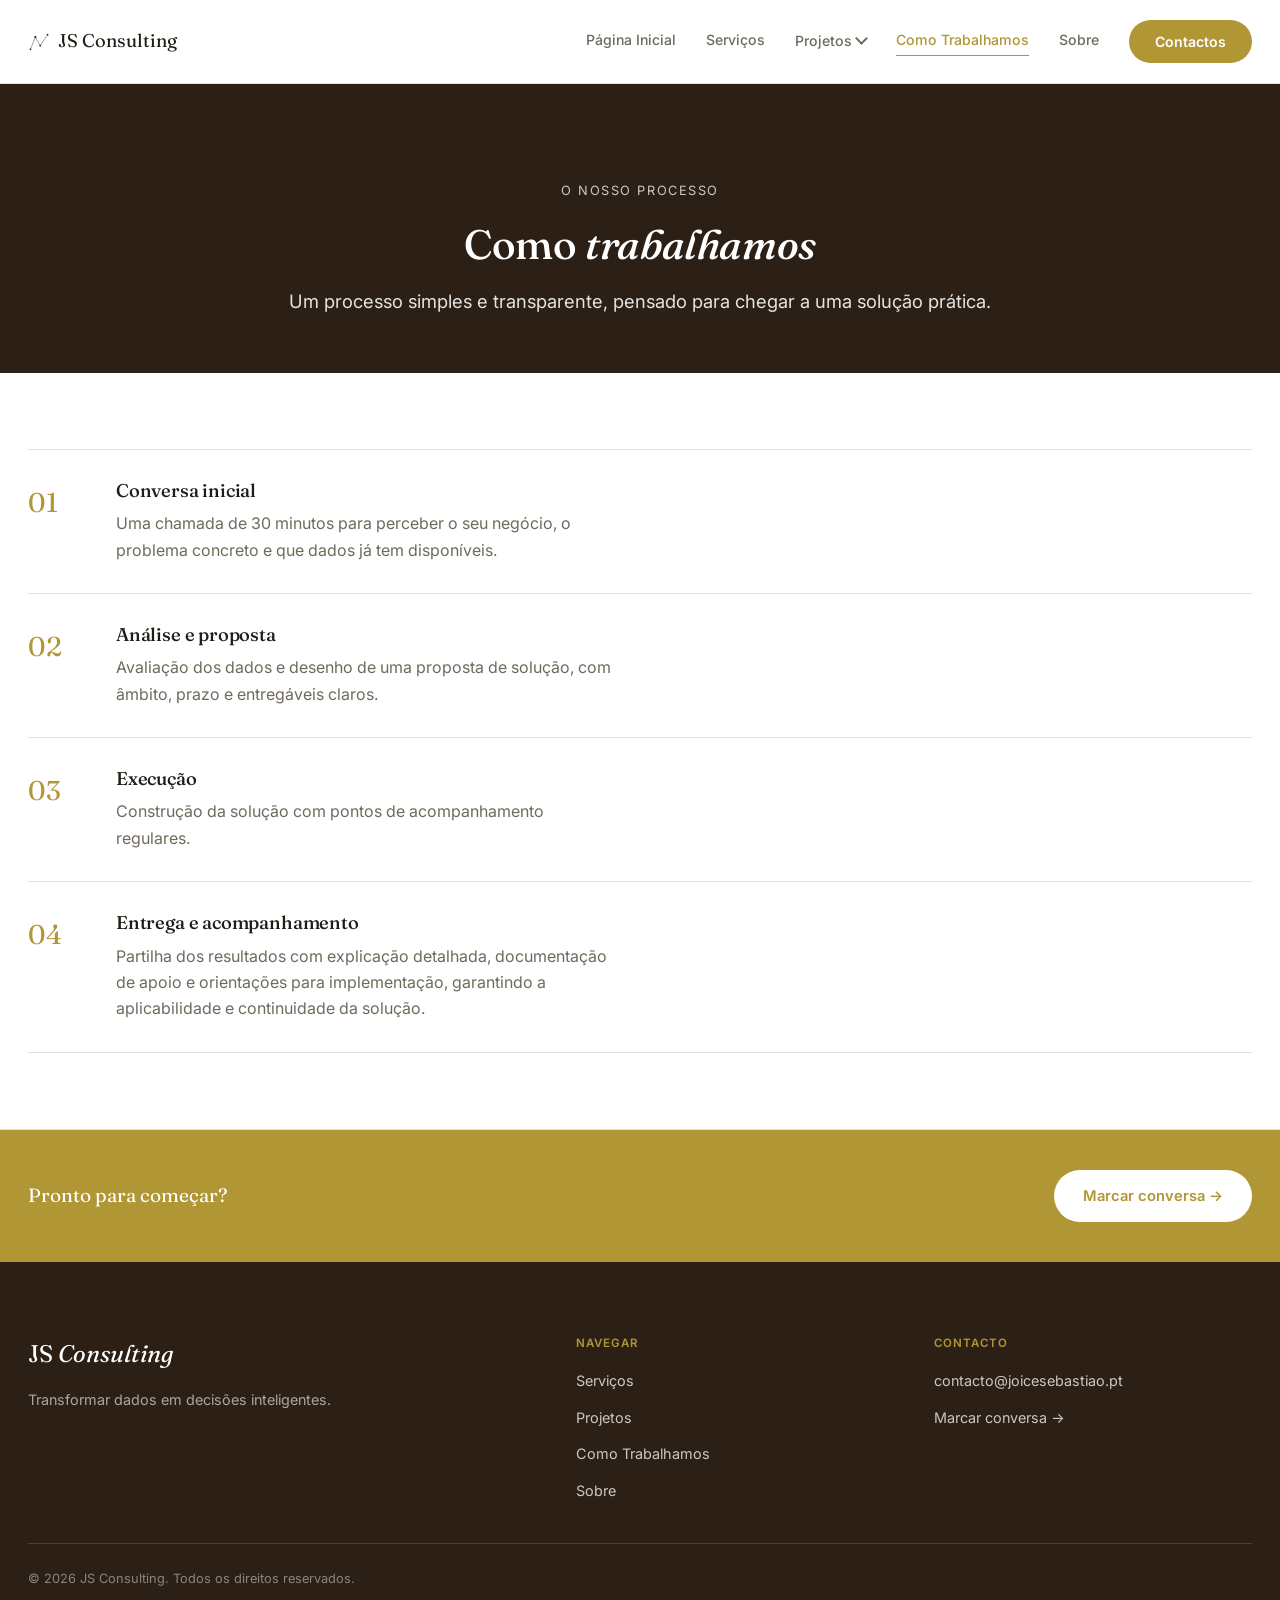
==== commit 87cddce5: "favicon" ====
--- a/como-trabalhamos.html
+++ b/como-trabalhamos.html
@@ -4,12 +4,25 @@
 <meta charset="UTF-8">
 <meta name="viewport" content="width=device-width, initial-scale=1.0">
 <title>Como Trabalhamos | JS Consulting</title>
-<link rel="stylesheet" href="css/style.css?v=52">
+<link rel="icon" type="image/svg+xml" href="assets/favicon.svg">
+<link rel="stylesheet" href="css/style.css?v=54">
 </head>
 <body>
 
 <div class="navbar-wrap">
   <div class="navbar-shell">
+    <a href="index.html" class="navbar__brand">
+      <svg width="22" height="22" viewBox="0 0 36 36" fill="none" xmlns="http://www.w3.org/2000/svg">
+        <line x1="4" y1="30" x2="12" y2="10" stroke="currentColor" stroke-width="0.7"/>
+        <line x1="12" y1="10" x2="20" y2="24" stroke="currentColor" stroke-width="0.7"/>
+        <line x1="20" y1="24" x2="32" y2="6" stroke="currentColor" stroke-width="0.7"/>
+        <circle cx="4" cy="30" r="1.4" fill="currentColor"/>
+        <circle cx="12" cy="10" r="1.8" fill="currentColor"/>
+        <circle cx="20" cy="24" r="1.4" fill="currentColor"/>
+        <circle cx="32" cy="6" r="1.4" fill="currentColor"/>
+      </svg>
+      JS Consulting
+    </a>
     <nav class="navbar">
       <button class="navbar__toggle" aria-label="Abrir menu">&#9776;</button>
       <ul class="navbar__links">
--- a/css/style.css
+++ b/css/style.css
@@ -143,7 +143,23 @@
   margin: 0 auto;
   padding: 20px 28px;
   display: flex;
-  justify-content: flex-end;
+  align-items: center;
+  justify-content: space-between;
+}
+
+.navbar__brand {
+  display: flex;
+  align-items: center;
+  gap: 8px;
+  font-family: var(--font-serif);
+  font-size: 1.15rem;
+  color: var(--text);
+  white-space: nowrap;
+}
+
+.navbar__brand svg {
+  color: var(--color-blue);
+  flex-shrink: 0;
 }
 
 .navbar {
@@ -1732,7 +1748,7 @@
   }
 
   .navbar-shell {
-    justify-content: flex-end;
+    justify-content: space-between;
     padding: 16px 24px;
   }
 
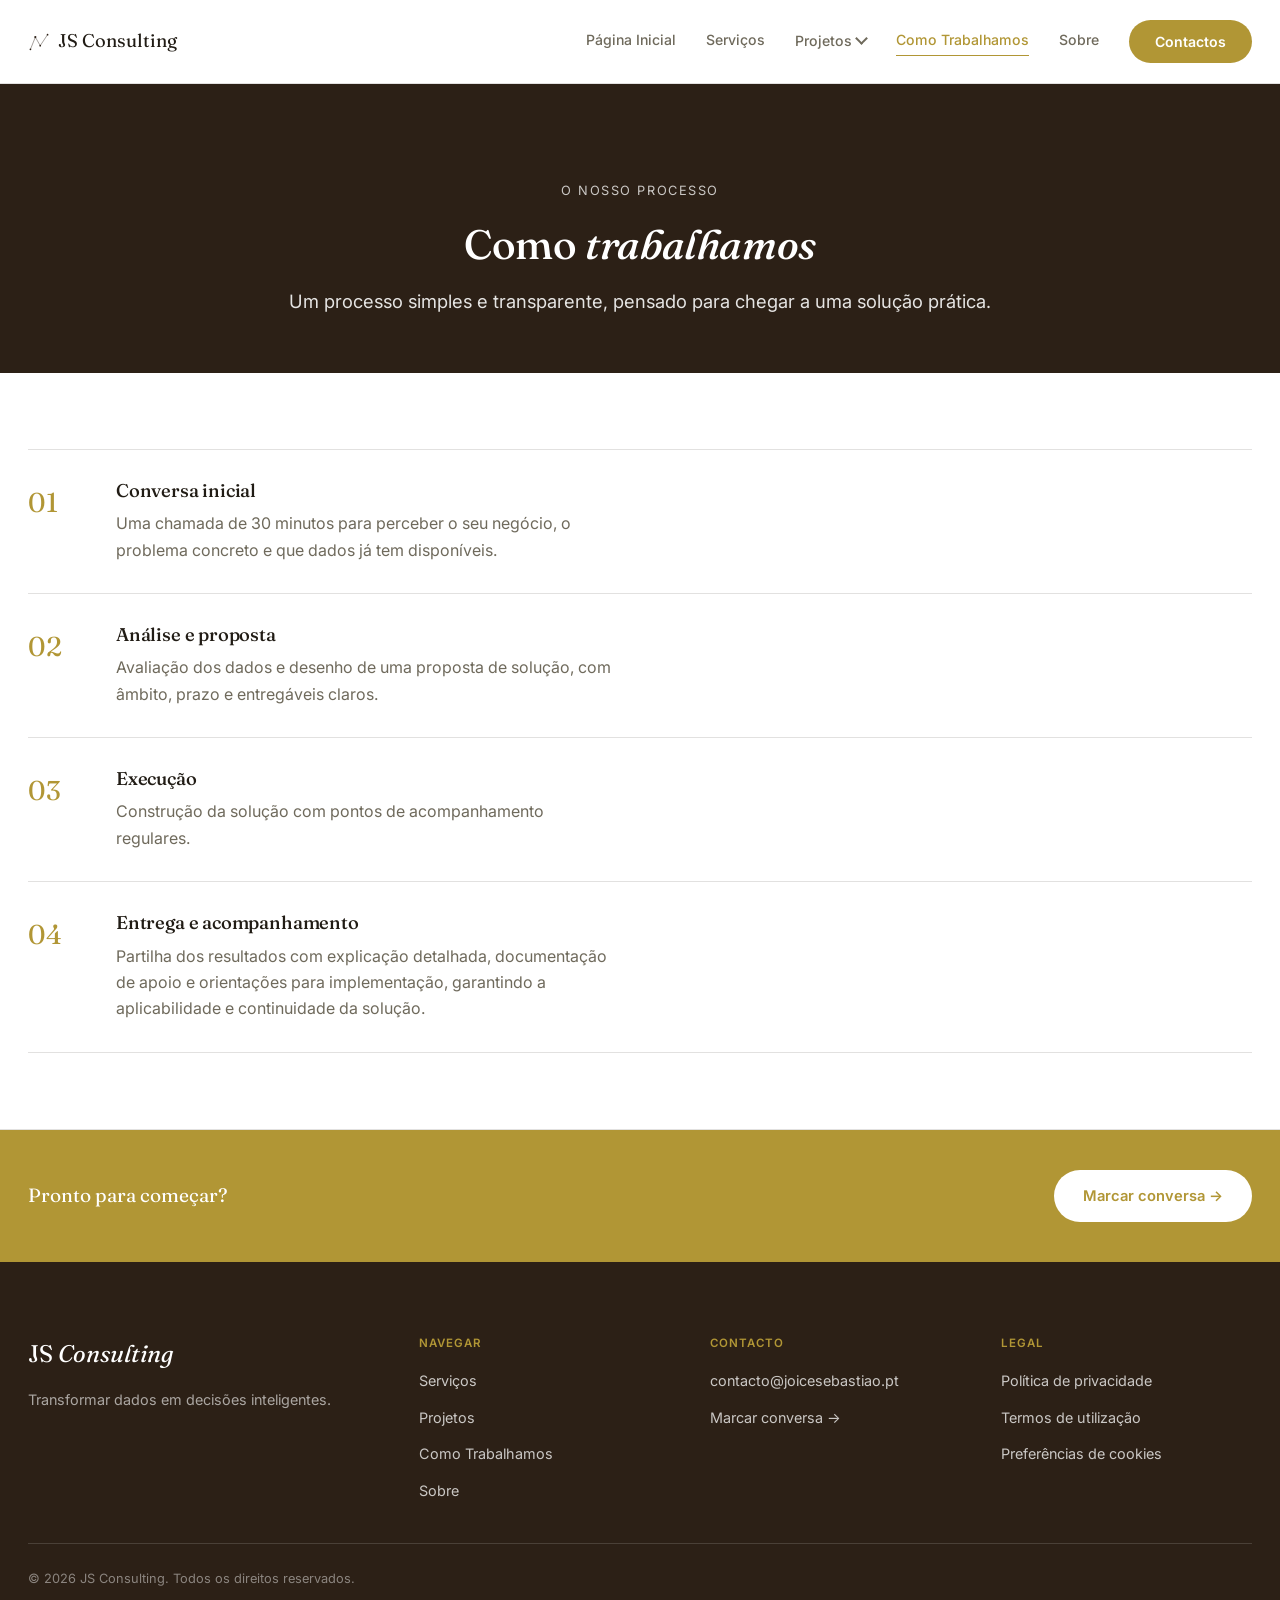
==== commit 0c947bae: "Legal section" ====
--- a/como-trabalhamos.html
+++ b/como-trabalhamos.html
@@ -5,7 +5,7 @@
 <meta name="viewport" content="width=device-width, initial-scale=1.0">
 <title>Como Trabalhamos | JS Consulting</title>
 <link rel="icon" type="image/svg+xml" href="assets/favicon.svg">
-<link rel="stylesheet" href="css/style.css?v=54">
+<link rel="stylesheet" href="css/style.css?v=64">
 </head>
 <body>
 
@@ -117,12 +117,20 @@
         <a href="mailto:contacto@joicesebastiao.pt">contacto@joicesebastiao.pt</a>
         <a href="contactos.html">Marcar conversa &rarr;</a>
       </div>
+
+      <div class="footer__col">
+        <span class="footer__col-title">Legal</span>
+        <a href="politica-privacidade.html">Política de privacidade</a>
+        <a href="termos-utilizacao.html">Termos de utilização</a>
+        <a href="cookies.html">Preferências de cookies</a>
+      </div>
     </div>
 
     <p class="footer__meta">&copy; 2026 JS Consulting. Todos os direitos reservados.</p>
   </div>
 </footer>
 
-<script src="js/script.js?v=15"></script>
+<script src="js/script.js?v=17"></script>
+<script type='module' src='https://static.cloudflareinsights.com/beacon.min.js' data-cf-beacon='{"token": "d46a8511cd884fc19f9b719f2fb2b67a"}'></script>
 </body>
 </html>
--- a/css/style.css
+++ b/css/style.css
@@ -1083,6 +1083,20 @@
   resize: vertical;
 }
 
+.form-success h3 {
+  font-family: var(--font-serif);
+  font-weight: 500;
+  font-size: 1.4rem;
+  margin: 0 0 8px;
+  color: var(--text);
+}
+
+.form-success p {
+  color: var(--text-muted);
+  font-size: 0.95rem;
+  margin: 0;
+}
+
 /* Modal */
 .modal-overlay {
   position: fixed;
@@ -1275,6 +1289,23 @@
   font-size: 0.8rem;
 }
 
+.detail-body .check-list {
+  gap: 8px;
+}
+
+.detail-body .check-list li {
+  padding: 10px 16px;
+  gap: 10px;
+  font-size: 0.85rem;
+  line-height: 1.5;
+}
+
+.detail-body .check-list li::before {
+  width: 20px;
+  height: 20px;
+  font-size: 0.65rem;
+}
+
 .modal__footer {
   padding: 28px 56px 44px;
   border-top: 1px solid var(--line);
@@ -1382,6 +1413,60 @@
   object-fit: cover;
 }
 
+.launch-hero__row {
+  display: flex;
+  align-items: center;
+  gap: 24px;
+}
+
+.launch-hero__row .launch-hero__text {
+  flex: 1 1 50%;
+  min-width: 0;
+}
+
+.launch-hero__row .launch-hero__eyebrows {
+  justify-content: flex-start;
+  text-align: left;
+}
+
+.launch-hero__row .launch-hero__title {
+  text-align: left;
+  margin-bottom: 0;
+  white-space: nowrap;
+  letter-spacing: -0.035em;
+  font-size: clamp(1.6rem, 4.4vw, 4.4rem);
+}
+
+.launch-hero__row .launch-hero__photo {
+  flex: 1 1 50%;
+  min-width: 0;
+  height: 560px;
+  align-self: stretch;
+}
+
+@media (max-width: 860px) {
+  .launch-hero__row {
+    flex-direction: column;
+    align-items: stretch;
+    gap: 32px;
+  }
+
+  .launch-hero__row .launch-hero__eyebrows,
+  .launch-hero__row .launch-hero__title {
+    text-align: center;
+    justify-content: center;
+  }
+
+  .launch-hero__row .launch-hero__title {
+    white-space: normal;
+    font-size: clamp(3rem, 10vw, 5.5rem);
+  }
+
+  .launch-hero__row .launch-hero__photo {
+    height: 320px;
+  }
+}
+
 /* Homepage narrative sections */
 .narrative-block {
   padding: 72px 0;
@@ -1630,7 +1715,7 @@
 
 .footer__grid {
   display: grid;
-  grid-template-columns: 1.6fr 1fr 1fr;
+  grid-template-columns: 1.4fr 1fr 1fr 1fr;
   gap: 40px;
   padding-bottom: 40px;
   border-bottom: 1px solid rgba(255, 255, 255, 0.14);
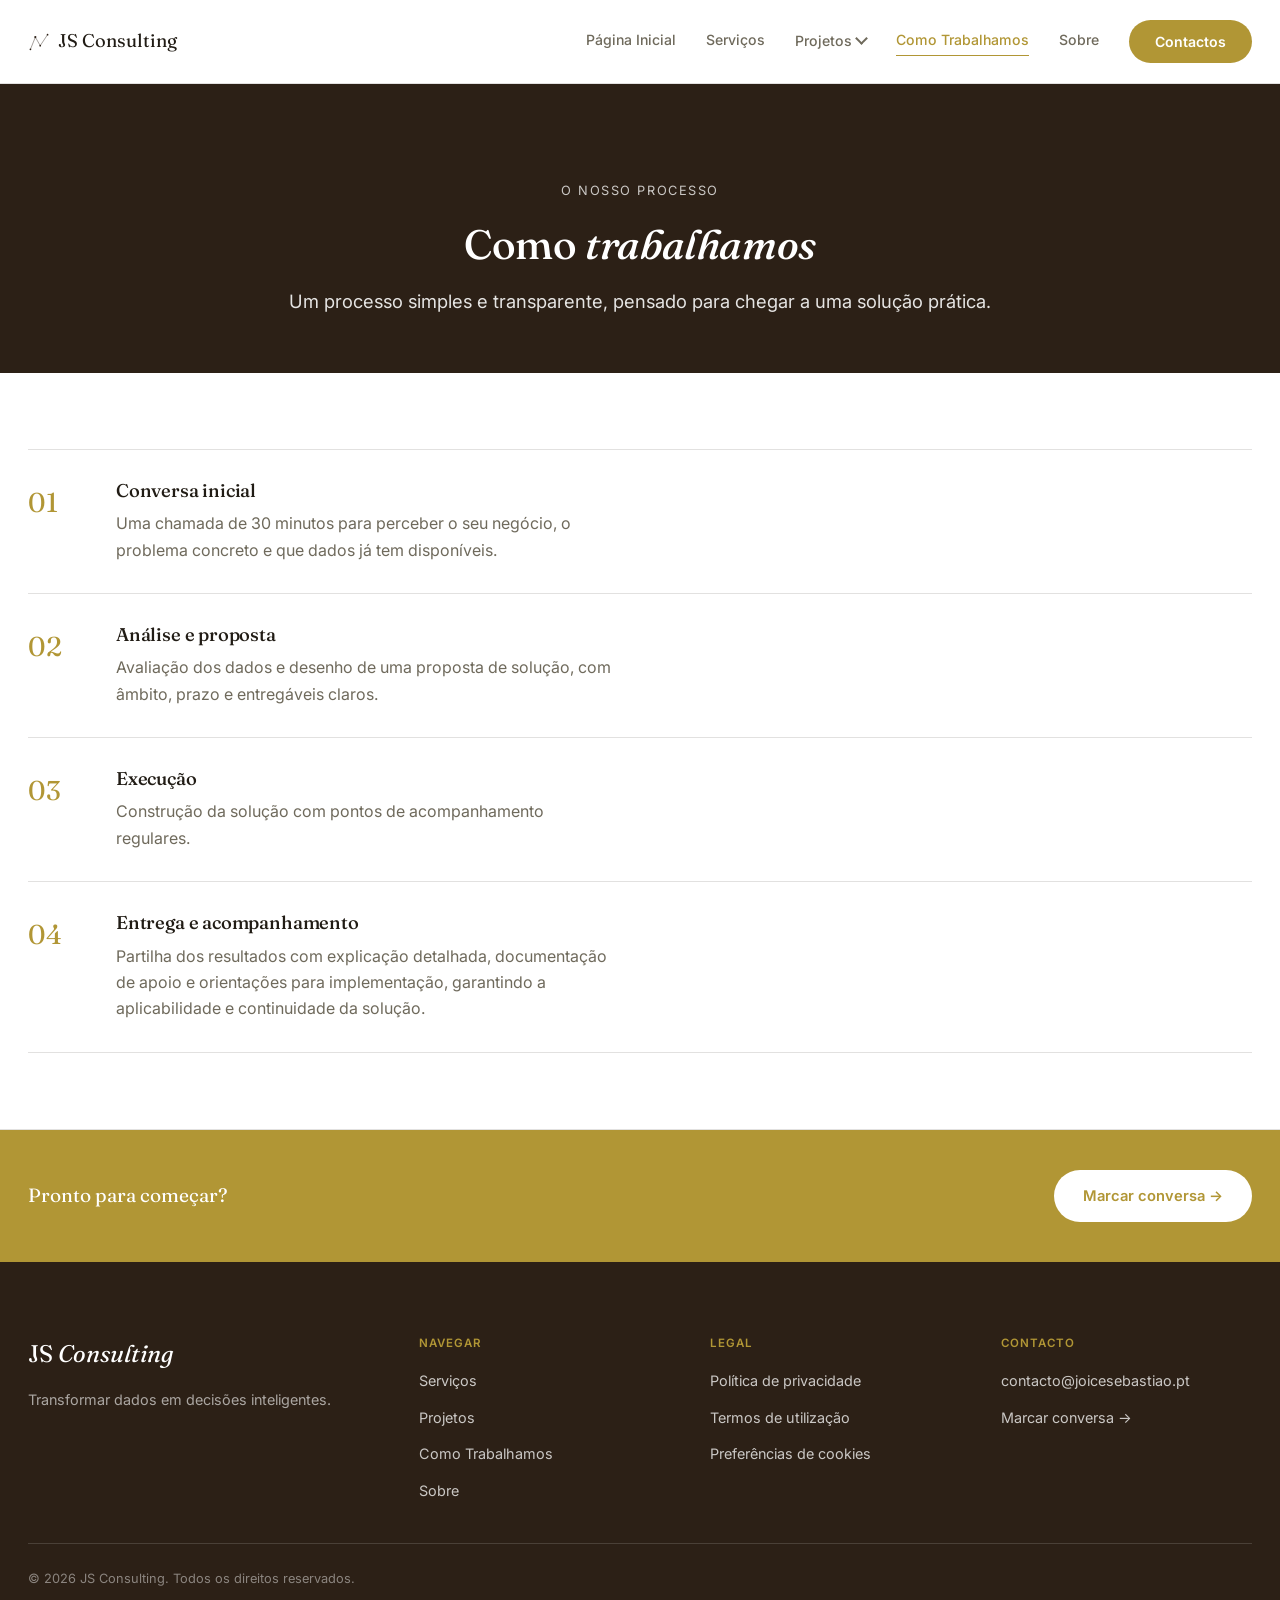
==== commit 5276badd: "Updating" ====
--- a/como-trabalhamos.html
+++ b/como-trabalhamos.html
@@ -5,7 +5,7 @@
 <meta name="viewport" content="width=device-width, initial-scale=1.0">
 <title>Como Trabalhamos | JS Consulting</title>
 <link rel="icon" type="image/svg+xml" href="assets/favicon.svg">
-<link rel="stylesheet" href="css/style.css?v=64">
+<link rel="stylesheet" href="css/style.css?v=66">
 </head>
 <body>
 
@@ -113,16 +113,16 @@
       </div>
 
       <div class="footer__col">
-        <span class="footer__col-title">Contacto</span>
-        <a href="mailto:contacto@joicesebastiao.pt">contacto@joicesebastiao.pt</a>
-        <a href="contactos.html">Marcar conversa &rarr;</a>
-      </div>
-
-      <div class="footer__col">
         <span class="footer__col-title">Legal</span>
         <a href="politica-privacidade.html">Política de privacidade</a>
         <a href="termos-utilizacao.html">Termos de utilização</a>
         <a href="cookies.html">Preferências de cookies</a>
+      </div>
+
+      <div class="footer__col">
+        <span class="footer__col-title">Contacto</span>
+        <a href="mailto:contacto@joicesebastiao.pt">contacto@joicesebastiao.pt</a>
+        <a href="contactos.html">Marcar conversa &rarr;</a>
       </div>
     </div>
 
@@ -130,7 +130,7 @@
   </div>
 </footer>
 
-<script src="js/script.js?v=17"></script>
+<script src="js/script.js?v=19"></script>
 <script type='module' src='https://static.cloudflareinsights.com/beacon.min.js' data-cf-beacon='{"token": "d46a8511cd884fc19f9b719f2fb2b67a"}'></script>
 </body>
 </html>
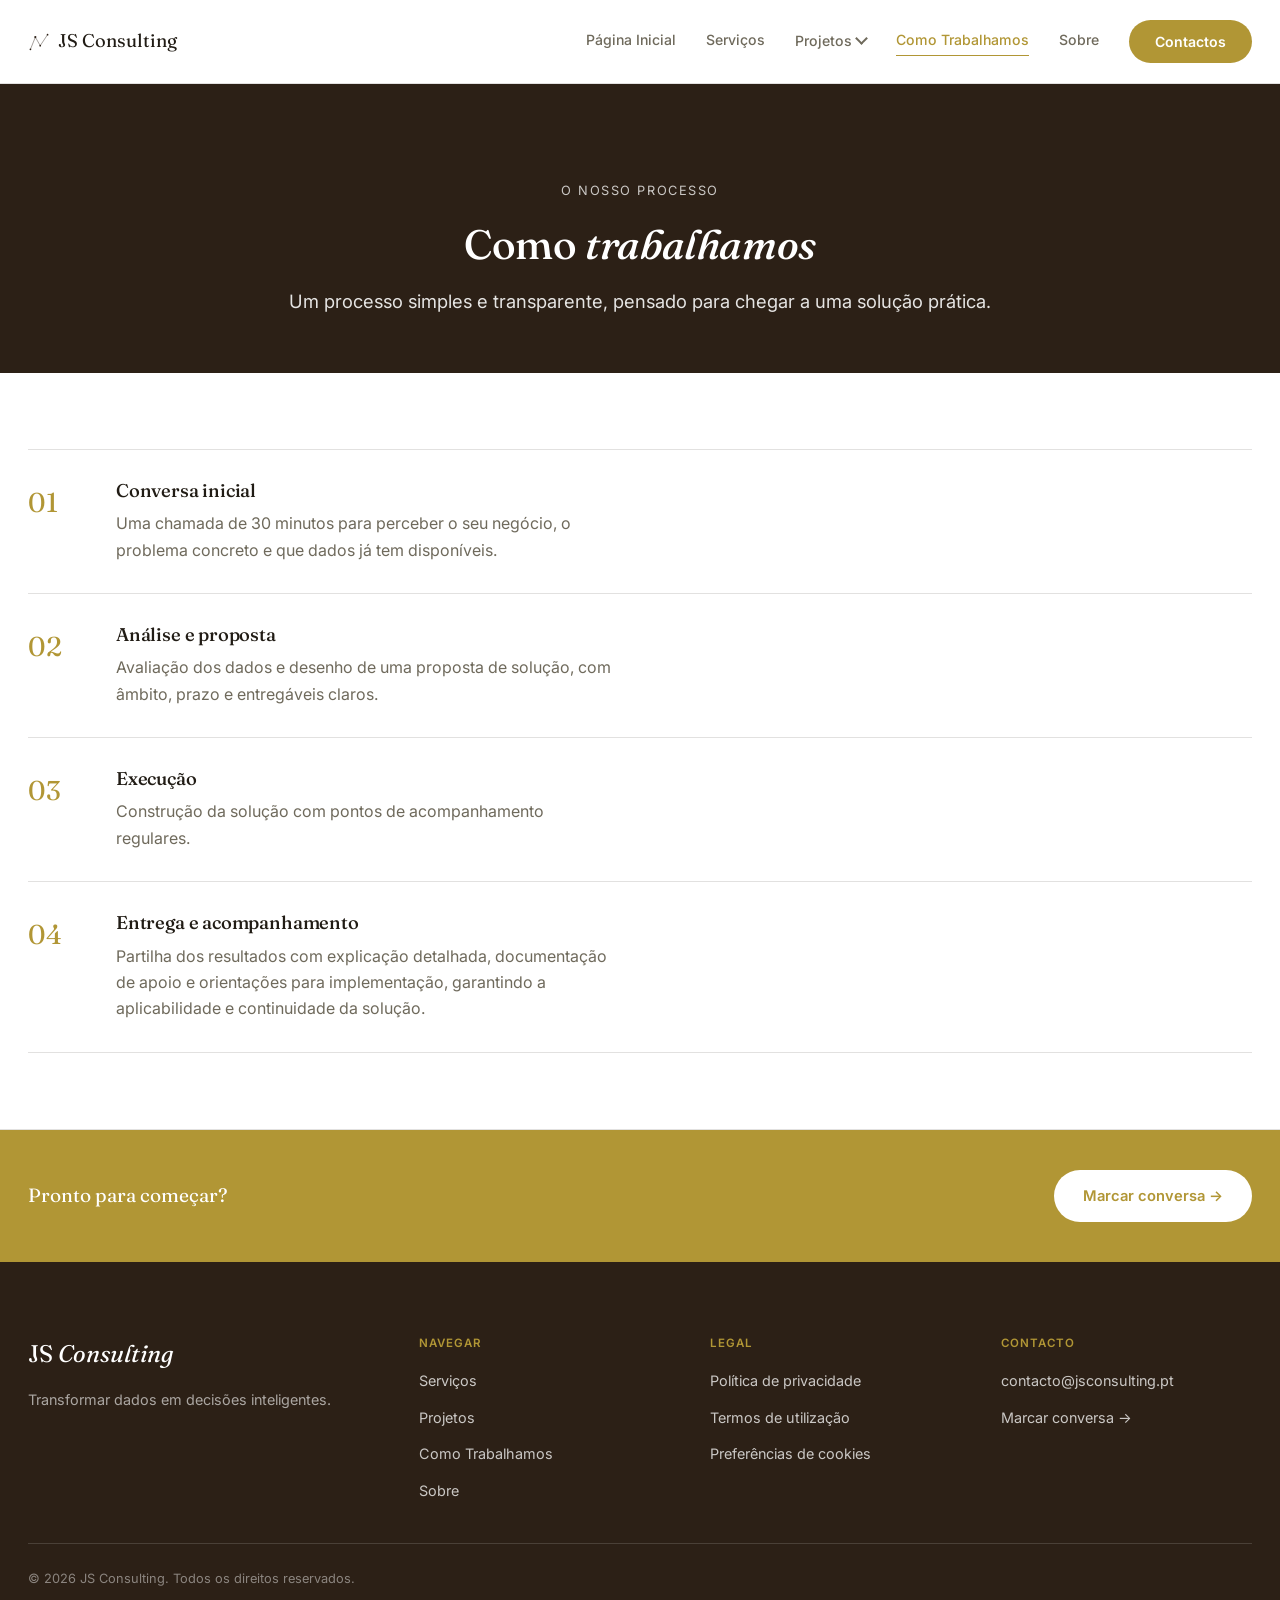
==== commit 6f66dfa6: "Updating email address" ====
--- a/como-trabalhamos.html
+++ b/como-trabalhamos.html
@@ -121,7 +121,7 @@
 
       <div class="footer__col">
         <span class="footer__col-title">Contacto</span>
-        <a href="mailto:contacto@joicesebastiao.pt">contacto@joicesebastiao.pt</a>
+        <a href="mailto:contacto@jsconsulting.pt">contacto@jsconsulting.pt</a>
         <a href="contactos.html">Marcar conversa &rarr;</a>
       </div>
     </div>
